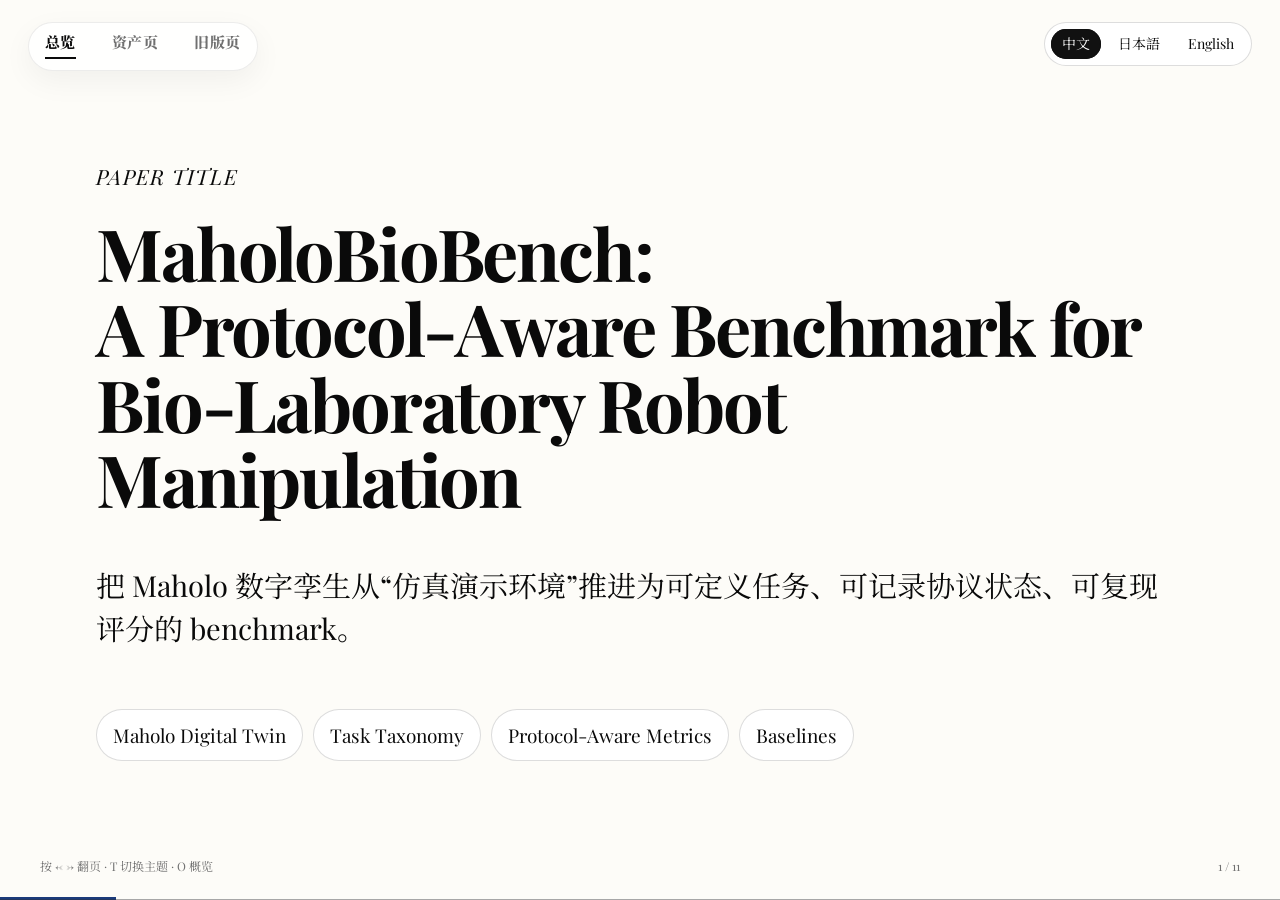
==== presentation/index.html @ f7d79ded "update env_assets.html" ====
<!DOCTYPE html>
<html lang="zh-CN" data-theme="academic-paper">
<head>
<meta charset="utf-8">
<meta name="viewport" content="width=device-width,initial-scale=1">
<title>MaholoBioBench: A Protocol-Aware Benchmark for Bio-Laboratory Robot Manipulation</title>
<link rel="stylesheet" href="assets/fonts.css">
<link rel="stylesheet" href="assets/base.css">
<link rel="stylesheet" id="theme-link" href="assets/themes/academic-paper.css">
<link rel="stylesheet" href="assets/animations/animations.css">
<link rel="stylesheet" href="assets/page_rail.css">
<style>
  .slide { letter-spacing: 0; }
  .kicker { color: var(--muted); font-size: 21px; text-transform: uppercase; letter-spacing: .06em; }
  .title { font-size: 76px; line-height: 1.06; margin: 18px 0; }
  .h2 { font-size: 52px; line-height: 1.12; margin: 10px 0 20px; }
  .lead { font-size: 29px; line-height: 1.48; color: var(--muted); max-width: none; width: 100%; }
  .tag-row { display: flex; gap: 10px; flex-wrap: wrap; margin-top: 30px; }
  .tag { border: 1px solid var(--border); border-radius: 999px; padding: 10px 16px; background: var(--surface); font-size: 19px; }
  .grid2 { display: grid; grid-template-columns: 1fr 1fr; gap: 34px; margin-top: 34px; }
  .grid3 { display: grid; grid-template-columns: repeat(3, 1fr); gap: 34px; margin-top: 34px; }
  .cardx { border: 0; border-top: 2px solid var(--border); border-radius: 0; background: transparent; padding: 20px 0 0; min-height: 140px; }
  .cardx h3 { margin: 0 0 12px; font-size: 28px; line-height: 1.18; }
  .cardx p, .cardx li { font-size: 22px; line-height: 1.48; color: var(--muted); }
  .cardx ul { margin: 14px 0 0; padding-left: 22px; }
  .cardx li { margin-bottom: 14px; }
  .cardx li:last-child { margin-bottom: 0; }
  .table { display: grid; gap: 0; border: 1px solid var(--border); border-radius: 8px; overflow: hidden; margin-top: 24px; }
  .table.c3 { grid-template-columns: 1fr 1.25fr 1.35fr; }
  .table.c4 { grid-template-columns: .9fr 1.25fr 1.25fr 1.3fr; }
  .table div { padding: 15px 16px; border-right: 1px solid var(--border); border-bottom: 1px solid var(--border); background: var(--surface); font-size: 20px; line-height: 1.38; }
  .table.c3 div:nth-child(3n), .table.c4 div:nth-child(4n) { border-right: 0; }
  .table .head { font-weight: 800; background: var(--surface-2); color: var(--text); }
  .table .key { font-weight: 800; color: var(--text); }
  .table .em { background: color-mix(in srgb, var(--accent) 10%, var(--surface)); }
  .hero { display: grid; grid-template-columns: 1.1fr .9fr; gap: 30px; align-items: start; margin-top: 26px; }
  .hero img { width: 100%; max-height: 520px; object-fit: cover; border: 1px solid var(--border); border-radius: 8px; }
  .statement { border: 0; border-radius: 0; background: transparent; padding: 0; font-size: 28px; line-height: 1.46; margin-top: 28px; max-width: none; width: 100%; }
  .numbered-list { counter-reset: item; display: grid; gap: 36px; margin-top: 38px; max-width: none; width: 100%; }
  .numbered-item { counter-increment: item; display: grid; grid-template-columns: 62px 1fr; column-gap: 18px; align-items: start; }
  .numbered-item::before { content: counter(item, decimal-leading-zero); font-size: 34px; line-height: 1.05; font-weight: 800; color: var(--accent); }
  .numbered-item h3 { font-size: 30px; line-height: 1.16; margin: 0 0 7px; }
  .numbered-item p { font-size: 23px; line-height: 1.5; color: var(--muted); margin: 0; }
  .footnote { margin-top: 28px; font-size: 17px; line-height: 1.45; color: var(--muted); max-width: none; width: 100%; }
  .flow { display: grid; grid-template-columns: repeat(5, 1fr); gap: 12px; margin-top: 30px; }
  .flow .node { border: 0; border-top: 2px solid var(--border); border-radius: 0; background: transparent; padding: 18px 0 0; min-height: 112px; font-size: 19px; line-height: 1.42; }
  .flow .node strong { display: block; font-size: 22px; color: var(--text); margin-bottom: 8px; }
  .resource-links { display: grid; grid-template-columns: 1fr 1fr; gap: 14px; margin-top: 28px; }
  .resource-link { display: block; text-align: left; text-decoration: none; color: var(--text); border: 1px solid var(--border); border-radius: 8px; background: var(--surface); padding: 18px 20px; transition: transform .16s ease, border-color .16s ease; }
  .resource-link:hover { transform: translateY(-2px); border-color: var(--accent); }
  .resource-link strong { display: block; font-size: 22px; line-height: 1.2; margin-bottom: 7px; }
  .resource-link span { display: block; font-size: 17px; line-height: 1.38; color: var(--muted); }
  .big { font-size: 98px; line-height: 1; font-weight: 900; }
  .center { display: grid; place-items: center; text-align: center; }
  .muted { color: var(--muted); }
  .lang-switch { position: fixed; top: 22px; right: 28px; z-index: 1000; display: inline-flex; gap: 6px; padding: 6px; border: 1px solid var(--border); border-radius: 999px; background: var(--surface); box-shadow: 0 8px 24px color-mix(in srgb, var(--text) 12%, transparent); }
  .lang-switch button { border: 0; border-radius: 999px; background: transparent; color: var(--muted); font: inherit; font-size: 14px; line-height: 1; padding: 8px 11px; cursor: pointer; }
  .lang-switch button.is-active { background: #111; color: #fff; box-shadow: inset 0 0 0 1px #111; }
  code { font-size: .92em; }
</style>
</head>
<body
  data-themes="academic-paper,minimal-white,corporate-clean,swiss-grid,engineering-whiteprint,blueprint,tokyo-night"
  data-theme-base="assets/themes/">
<nav class="page-rail" aria-label="Page navigation">
  <a href="index.html" class="is-active">总览</a>
  <a href="env_assets.html">资产页</a>
  <a href="research_introduction_legacy.html">旧版页</a>
</nav>
<div class="lang-switch" aria-label="Language switch">
  <button type="button" data-lang="zh" class="is-active">中文</button>
  <button type="button" data-lang="ja">日本語</button>
  <button type="button" data-lang="en">English</button>
</div>
<div class="deck">

  <section class="slide" data-title="Cover">
    <p class="kicker">Paper Title</p>
    <h1 class="title anim-fade-up" data-anim="fade-up">MaholoBioBench:<br>A Protocol-Aware Benchmark for Bio-Laboratory Robot Manipulation</h1>
    <p class="lead">把 Maholo 数字孪生从“仿真演示环境”推进为可定义任务、可记录协议状态、可复现评分的 benchmark。</p>
    <div class="tag-row">
      <span class="tag">Maholo Digital Twin</span>
      <span class="tag">Task Taxonomy</span>
      <span class="tag">Protocol-Aware Metrics</span>
      <span class="tag">Baselines</span>
    </div>
    <div class="deck-footer"><span class="muted">按 ← → 翻页 · T 切换主题 · O 概览</span><span class="slide-number" data-current="1" data-total="11"></span></div>
    <div class="notes">开场只讲一句：这项研究的主线已经收敛为 benchmark paper，而不是新算法 paper。</div>
  </section>

  <section class="slide" data-title="Main Claim">
    <p class="kicker">Core Position</p>
    <h2 class="h2">MaholoBioBench 不是某个策略，而是一套“考试系统”</h2>
    <div class="statement">
      MaholoBioBench 定义生物实验室机器人在 Maholo 数字孪生中的任务层级、协议状态、评价指标和可复现实验流程，用来区分 <strong>geometric success</strong> 与 <strong>experimental protocol success</strong>。
    </div>
    <div class="numbered-list">
      <div class="numbered-item">
        <div>
          <h3>研究对象</h3>
          <p>面向 Maholo 数字孪生中的生物实验室机器人操作，定义可复现、可比较的任务和评价流程。</p>
        </div>
      </div>
      <div class="numbered-item">
        <div>
          <h3>核心贡献</h3>
          <p>构建仿真环境、任务层级、协议状态、评价指标和 episode 输出格式，让实验操作可以被系统化评分。</p>
        </div>
      </div>
      <div class="numbered-item">
        <div>
          <h3>Baseline 作用</h3>
          <p>用现有策略在冻结任务上建立参考结果，验证任务可执行性、难度梯度和 protocol-aware metrics 的区分能力。</p>
        </div>
      </div>
    </div>
    <p class="footnote">注：这里的“协议”指实验流程中的语义状态，例如步骤进度、样品身份、液体体积、tip 状态、污染约束和设备状态。</p>
    <div class="deck-footer"><span></span><span class="slide-number" data-current="2" data-total="11"></span></div>
    <div class="notes">这里需要避免讲成“我要提出一个新控制算法”。真正可防御的贡献是 benchmark contract 和 protocol-aware evaluation。</div>
  </section>

  <section class="slide" data-title="Contribution 1">
    <p class="kicker">Contribution 1</p>
    <h2 class="h2">Maholo 生物实验室数字孪生环境</h2>
    <div class="hero">
      <img src="maholo_all_equipment_frontview.png" alt="Maholo laboratory digital twin">
      <div class="cardx">
        <h3>固定但高度结构化的实验室空间</h3>
        <ul>
          <li>围绕 Maholo 机器人量身设计的 lab room</li>
          <li>机器人周围布置工作台、培养箱、冰箱、rack、pipette、tube、tip box 等</li>
          <li>价值不是随机生成场景，而是提供贴近实验室自动化工作站的 high-fidelity digital twin</li>
        </ul>
      </div>
    </div>
    <div class="deck-footer"><span></span><span class="slide-number" data-current="3" data-total="11"></span></div>
    <div class="notes">这一页强调和普通桌面 manipulation benchmark 的差异：你的环境是固定小屋子，但固定不等于弱，价值在结构化、实验室设备密度和 Maholo 专用设计。</div>
  </section>

  <section class="slide" data-title="Contribution 2">
    <p class="kicker">Contribution 2</p>
    <h2 class="h2">三层次任务体系</h2>
    <div class="table c4">
      <div class="head">层级</div><div class="head">定义</div><div class="head">Task Families</div><div class="head">评价重点</div>
      <div class="key">Level 1<br>General Primitives</div><div>不绑定具体实验协议的基础动作能力</div><div><code>ReachTargetPose</code><br><code>GraspLabObject</code><br><code>TransportHeldObject</code><br><code>OpenArticulatedEquipment</code></div><div>pose error、grasp stability、collision、door angle</div>
      <div class="key">Level 2<br>Bio-Lab Skills</div><div>带实验室物体和操作语义的技能</div><div><code>RetrieveContainer</code><br><code>TransferLiquid</code></div><div>sample identity、volume、tip state、equipment state</div>
      <div class="key">Level 3<br>Protocol Tasks</div><div>由多个技能组成的长时序实验协议</div><div><code>RetrieveAndTransferSample</code><br><code>PrepareDilutionSeries</code></div><div>protocol completion、step order、progress、violations</div>
    </div>
    <p class="lead" style="margin-top:24px">三个层级都采用统一结构：每个 <strong>Task Family</strong> 下包含具体 <strong>instances</strong>，并通过 <strong>variations</strong> 构造泛化测试。</p>
    <div class="deck-footer"><span></span><span class="slide-number" data-current="4" data-total="11"></span></div>
    <div class="notes">这一页回应刚才确认的关键点：普遍机器人 benchmark 更常用 family 级别，而不是把单一对象任务当顶层任务。</div>
  </section>

  <section class="slide" data-title="Task Example">
    <p class="kicker">Design Pattern</p>
    <h2 class="h2">每个 Task Family 如何展开</h2>
    <div class="table c3">
      <div class="head">Task Family</div><div class="head">Instances</div><div class="head">Variations</div>
      <div class="key">ReachTargetPose</div><div>ReachPipetteGraspPose<br>ReachTubePose<br>ReachEquipmentHandle</div><div>target pose、target affordance、arm、camera、layout、clutter</div>
      <div class="key">GraspLabObject</div><div>GraspPipette<br>GraspTube<br>GraspPlate<br>GraspLidOrCap</div><div>object type、object pose、rack slot、grasp affordance、mass、friction</div>
      <div class="key">OpenArticulatedEquipment</div><div>OpenCoolIncubator<br>OpenDeepFreezer<br>OpenCO2Incubator</div><div>equipment type、initial angle、target angle、handle pose、latch state</div>
      <div class="key">TransferLiquid</div><div>TubeToTubeTransfer<br>TubeToPlateTransfer<br>MultiChannelPlateTransfer</div><div>volume、sample id、tip state、source / target container、distance</div>
    </div>
    <div class="deck-footer"><span></span><span class="slide-number" data-current="5" data-total="11"></span></div>
    <div class="notes">这页可以直接用来和导师讨论任务命名。Task Family 用抽象能力命名，instance 用具体对象和实验场景命名，variation 用来构造泛化测试。</div>
  </section>

  <section class="slide" data-title="Contribution 3">
    <p class="kicker">Contribution 3</p>
    <h2 class="h2">每个任务都制定实验操作评价方法</h2>
    <div class="table c4">
      <div class="head">评分层级</div><div class="head">判断问题</div><div class="head">典型指标</div><div class="head">实验意义</div>
      <div class="key">Robot / Geometry</div><div>动作有没有完成？</div><div>task success、pose error、collision、trajectory smoothness</div><div>保证基础机器人动作可控</div>
      <div class="key">Protocol Progress</div><div>步骤有没有按协议推进？</div><div>completion rate、progress score、step order accuracy</div><div>长时序实验不能只看最终位置</div>
      <div class="key">Sample Correctness</div><div>是否操作正确样品？</div><div>sample identity accuracy、wrong sample count</div><div>拿错样品在几何上可能成功，但实验失败</div>
      <div class="key">Liquid Semantics</div><div>液体状态是否正确？</div><div>volume error、relative volume error、concentration correctness</div><div>体积和浓度决定实验结果</div>
      <div class="key">Bio-Lab Violations</div><div>是否违反实验约束？</div><div>contamination、tip reuse、temperature zone、equipment state</div><div>污染和温区错误应直接扣分</div>
    </div>
    <div class="deck-footer"><span></span><span class="slide-number" data-current="6" data-total="11"></span></div>
    <div class="notes">这里是最核心的研究新意。普通 benchmark 多看几何动作，MaholoBioBench 还要看协议、样品、液体、污染和设备状态。</div>
  </section>

  <section class="slide" data-title="Contribution 4">
    <p class="kicker">Contribution 4</p>
    <h2 class="h2">Baseline 范围：覆盖冻结任务，而不是所有未来任务</h2>
    <div class="statement">
      推荐策略：<strong>v0 覆盖所有冻结的 8 个 task families</strong>，每个 family 先选择 1-2 个代表性 instance 运行 baseline。
    </div>
    <div class="table c3">
      <div class="head">Agent Type</div><div class="head">作用</div><div class="head">论文中证明什么</div>
      <div class="key">Scripted Expert</div><div>生成可行示范和任务上限</div><div>任务不是不可解，episode 格式可复现</div>
      <div class="key">Imitation / BC</div><div>从 expert trajectories 学习</div><div>Level 1 到 Level 3 的误差累积</div>
      <div class="key">State-Based RL</div><div>用奖励学习连续控制</div><div>稀疏奖励和 protocol metrics 下的能力边界</div>
      <div class="key">Sequence / Planner</div><div>组合多个 primitive 执行协议</div><div>长时序、步骤顺序和状态追踪难点</div>
      <div class="key">Optional VLA</div><div>作为外部现有模型测试</div><div>可作为扩展实验，不定义核心贡献</div>
    </div>
    <div class="deck-footer"><span></span><span class="slide-number" data-current="7" data-total="11"></span></div>
    <div class="notes">这里回答“所有还是大部分”的问题：论文第一版不要承诺所有 future tasks。冻结的 v0 family 要尽量全覆盖，但每个 family 可以先选代表实例。</div>
  </section>

  <section class="slide" data-title="Result Tables">
    <p class="kicker">Expected Evidence</p>
    <h2 class="h2">最后需要形成的结果表</h2>
    <div class="table c4">
      <div class="head">结果表</div><div class="head">Rows</div><div class="head">Columns / Evidence</div><div class="head">证明目的</div>
      <div class="key">Task Suite Summary</div><div>8 task families + representative instances</div><div>level、objects、variations、metrics</div><div>任务定义完整，不是 demo collection</div>
      <div class="key">Expert Feasibility</div><div>8 task families</div><div>expert SR、steps、collision、progress</div><div>证明任务可执行</div>
      <div class="key">Baseline Comparison</div><div>scripted / imitation / RL / sequence</div><div>Level 1/2/3 SR、volume error、violations</div><div>证明 benchmark 有区分度</div>
      <div class="key">Metric Gap</div><div>agents / tasks</div><div>geometric success vs protocol success</div><div>证明普通成功率不够</div>
      <div class="key">Generalization</div><div>seen vs unseen</div><div>layout、sample id、rack slot、equipment state</div><div>证明 variation 设计有价值</div>
    </div>
    <div class="deck-footer"><span></span><span class="slide-number" data-current="8" data-total="11"></span></div>
    <div class="notes">这页可以作为接下来工作的验收标准。真正的 benchmark paper 最终要有这些表，而不只是环境截图。</div>
  </section>

  <section class="slide" data-title="Milestones">
    <p class="kicker">Milestone · 2026.07-2027.03</p>
    <h2 class="h2">2027 年 3 月前完成 MaholoBioBench v0 闭环</h2>
    <div class="table c4">
      <div class="head">阶段</div><div class="head">时间</div><div class="head">目标</div><div class="head">交付物</div>
      <div class="key">M1<br>Environment Readiness</div><div>2026.7-2026.8</div><div>完善 Maholo robosuite 中所有模型的 collision model，并把关键仪器做成可交互 object</div><div>稳定碰撞几何；可打开的门/盖；可运行或可切换状态的仪器</div>
      <div class="key">M2<br>Task Definition</div><div>2026.8-2026.9</div><div>定义所有 v0 动作任务的 Task Families、Instances 和 Variations</div><div>冻结 task registry；确定 seen / unseen variations；完成任务文档</div>
      <div class="key">M3<br>Protocol Evaluation</div><div>2026.9-2026.10</div><div>定义基于实验流程语义的状态、规则和评价方法</div><div>protocol state schema；metrics；violations；episode summary 输出</div>
      <div class="key">M4<br>Baseline Results</div><div>2026.10-2027.03</div><div>用现有方法完成 baseline，并形成论文结果表</div><div>BC、SAC、PPO 等结果；expert feasibility；metric gap；generalization 表</div>
    </div>
    <p class="footnote">注：M1 中的 collision model 建议表述为“完善碰撞模型 / convex decomposition / 多碰撞子部件拆分”，核心目标是让仪器和 labware 能稳定交互，而不是把“非凸化”本身作为贡献。</p>
    <div class="deck-footer"><span></span><span class="slide-number" data-current="9" data-total="11"></span></div>
    <div class="notes">这页给出从 7 月到年底的执行路线。重点是先让环境和任务定义稳定，再进入协议评价和 baseline 实验。</div>
  </section>

  <section class="slide center" data-title="Closing">
    <div>
      <p class="kicker">Final Formulation</p>
      <div class="big">MaholoBioBench</div>
      <p class="lead" style="margin:22px auto 0">
        一个基于 Maholo 生物实验室数字孪生的协议感知机器人操作 benchmark：<br>贡献固定但高保真的实验室环境、三层次任务体系、实验协议评价标准，并用 baselines 验证任务可执行性和指标区分度。
      </p>
      <div class="flow">
        <div class="node"><strong>Environment</strong>Maholo 专用实验室小屋</div>
        <div class="node"><strong>Tasks</strong>Task Family / Instance / Variation</div>
        <div class="node"><strong>Protocol</strong>sample、volume、tip、equipment</div>
        <div class="node"><strong>Metrics</strong>geometry + experiment success</div>
        <div class="node"><strong>Baselines</strong>覆盖 v0 冻结任务</div>
      </div>
    </div>
    <div class="deck-footer"><span class="muted">MaholoBioBench · Research Direction Summary</span><span class="slide-number" data-current="10" data-total="11"></span></div>
    <div class="notes">最后收束：这就是接下来论文的主线表达。不要把算法放在中心，算法只是考生。</div>
  </section>

  <section class="slide center" data-title="Links">
    <div>
      <p class="kicker">Related Pages</p>
      <h2 class="h2">相关页面入口</h2>
      <p class="lead" style="margin:18px auto 0">主 deck 作为入口页，其余页面作为辅助材料链接。</p>
      <div class="resource-links">
        <a class="resource-link" href="env_assets.html">
          <strong>Maholo 环境资产可视化</strong>
          <span>查看固定场景、可移动物品和可交互仪器的 3D 旋转模型。</span>
        </a>
        <a class="resource-link" href="research_introduction_legacy.html">
          <strong>旧版研究介绍入口</strong>
          <span>保留原 index.html 的长版研究介绍页面，方便对照早期结构。</span>
        </a>
      </div>
    </div>
    <div class="deck-footer"><span class="muted">MaholoBioBench · Links</span><span class="slide-number" data-current="11" data-total="11"></span></div>
    <div class="notes">这一页只作为导航入口，不承担主要论述。</div>
  </section>

</div>
<script src="assets/runtime.js"></script>
<script src="assets/research_direction_translations.js"></script>
<script>
const translatableSelector = [
  ".slide .kicker",
  ".slide h1",
  ".slide h2",
  ".slide h3",
  ".slide .lead",
  ".slide .tag",
  ".slide .statement",
  ".slide .numbered-item p",
  ".slide .footnote",
  ".slide li",
  ".slide .table div",
  ".slide .flow .node",
  ".slide .resource-link strong",
  ".slide .resource-link span",
  ".deck-footer span:first-child"
].join(",");

const translatableElements = Array.from(document.querySelectorAll(translatableSelector));
translatableElements.forEach((el) => {
  el.dataset.zh = el.innerHTML.trim();
});

function setLanguage(lang) {
  document.documentElement.lang = lang === "zh" ? "zh-CN" : lang;
  document.querySelectorAll(".lang-switch button").forEach((button) => {
    button.classList.toggle("is-active", button.dataset.lang === lang);
  });
  translatableElements.forEach((el) => {
    const source = el.dataset.zh;
    el.innerHTML = lang === "zh" ? source : (TRANSLATIONS[lang] && TRANSLATIONS[lang][source]) || source;
  });
  localStorage.setItem("maholobiobench-lang", lang);
}

document.querySelectorAll(".lang-switch button").forEach((button) => {
  button.addEventListener("click", () => setLanguage(button.dataset.lang));
});

setLanguage(localStorage.getItem("maholobiobench-lang") || "zh");
</script>
</body>
</html>
---- presentation/assets/fonts.css ----
/* html-ppt :: shared webfonts */
@import url('https://fonts.googleapis.com/css2?family=Inter:wght@200;300;400;500;600;700;800;900&display=swap');
@import url('https://fonts.googleapis.com/css2?family=Noto+Sans+SC:wght@200;300;400;500;600;700;900&display=swap');
@import url('https://fonts.googleapis.com/css2?family=Noto+Serif+SC:wght@300;400;600;700&display=swap');
@import url('https://fonts.googleapis.com/css2?family=JetBrains+Mono:wght@400;500;700&display=swap');
@import url('https://fonts.googleapis.com/css2?family=Playfair+Display:ital,wght@0,400;0,600;0,800;1,400&display=swap');
@import url('https://fonts.googleapis.com/css2?family=Space+Grotesk:wght@300;400;500;600;700&display=swap');
@import url('https://fonts.googleapis.com/css2?family=IBM+Plex+Mono:wght@300;400;500;700&display=swap');
@import url('https://fonts.googleapis.com/css2?family=Archivo+Black&display=swap');
---- presentation/assets/base.css ----
/* html-ppt :: base.css — reset + shared tokens + layout primitives */
/* Default tokens. Themes in assets/themes/*.css override the :root block. */
:root {
  --bg: #ffffff;
  --bg-soft: #f7f7f8;
  --surface: #ffffff;
  --surface-2: #f2f2f4;
  --border: rgba(0,0,0,.08);
  --border-strong: rgba(0,0,0,.16);
  --text-1: #111216;
  --text-2: #55596a;
  --text-3: #8a8f9e;
  --accent: #3b6cff;
  --accent-2: #7a5cff;
  --accent-3: #ff5c8a;
  --good: #1aaf6c;
  --warn: #f5a524;
  --bad:  #e0445a;
  --grad: linear-gradient(135deg,#3b6cff,#7a5cff 55%,#ff5c8a);
  --grad-soft: linear-gradient(135deg,#eef2ff,#f5ecff 55%,#ffeef5);
  --radius: 18px;
  --radius-sm: 12px;
  --radius-lg: 26px;
  --shadow: 0 10px 30px rgba(18,24,40,.08), 0 2px 6px rgba(18,24,40,.04);
  --shadow-lg: 0 24px 60px rgba(18,24,40,.14), 0 6px 16px rgba(18,24,40,.06);
  --font-sans: 'Inter','Noto Sans SC',-apple-system,BlinkMacSystemFont,Helvetica,Arial,sans-serif;
  --font-serif: 'Playfair Display','Noto Serif SC',Georgia,serif;
  --font-mono: 'JetBrains Mono','IBM Plex Mono',SFMono-Regular,Menlo,monospace;
  --font-display: var(--font-sans);
  --letter-tight: -.03em;
  --letter-normal: -.01em;
  --ease: cubic-bezier(.4,0,.2,1);
}

*,*::before,*::after{box-sizing:border-box}
html,body{margin:0;padding:0;background:var(--bg);color:var(--text-1);
  font-family:var(--font-sans);font-weight:400;line-height:1.6;
  -webkit-font-smoothing:antialiased;-moz-osx-font-smoothing:grayscale;
  letter-spacing:var(--letter-normal)}
img,svg,video{max-width:100%;display:block}
a{color:var(--accent);text-decoration:none}
a:hover{text-decoration:underline}
code,kbd,pre,samp{font-family:var(--font-mono)}

/* ================= SLIDE SYSTEM ================= */
.deck{position:relative;width:100vw;height:100vh;overflow:hidden;background:var(--bg)}
.slide{
  position:absolute;inset:0;
  display:flex;flex-direction:column;justify-content:center;
  padding:72px 96px;
  box-sizing:border-box;
  opacity:0;pointer-events:none;
  transition:opacity .5s var(--ease), transform .5s var(--ease);
  transform:translateX(30px);
  overflow:hidden;
}
.slide.is-active{opacity:1;pointer-events:auto;transform:translateX(0);z-index:2}
.slide.is-prev{transform:translateX(-30px)}

/* single-page standalone (used when a layout file is opened directly) */
body.single .slide{position:relative;width:100vw;height:100vh;opacity:1;transform:none;pointer-events:auto}

/* ================= TYPOGRAPHY ================= */
.eyebrow{font-size:13px;font-weight:500;letter-spacing:.16em;text-transform:uppercase;color:var(--text-3)}
.kicker{font-size:14px;font-weight:600;color:var(--accent);letter-spacing:.08em;text-transform:uppercase}
h1.title,.h1{font-family:var(--font-display);font-size:72px;line-height:1.05;font-weight:800;letter-spacing:var(--letter-tight);margin:0 0 18px;color:var(--text-1)}
h2.title,.h2{font-family:var(--font-display);font-size:54px;line-height:1.1;font-weight:700;letter-spacing:var(--letter-tight);margin:0 0 14px}
h3,.h3{font-size:32px;line-height:1.2;font-weight:600;letter-spacing:var(--letter-normal);margin:0 0 10px}
h4,.h4{font-size:22px;line-height:1.3;font-weight:600;margin:0 0 8px}
.lede{font-size:22px;line-height:1.55;color:var(--text-2);font-weight:300;max-width:62ch}
.dim{color:var(--text-2)}
.dim2{color:var(--text-3)}
.mono{font-family:var(--font-mono)}
.serif{font-family:var(--font-serif)}
.gradient-text{background:var(--grad);-webkit-background-clip:text;background-clip:text;-webkit-text-fill-color:transparent;color:transparent}

/* ================= LAYOUT PRIMITIVES ================= */
.stack>*+*{margin-top:14px}
.row{display:flex;gap:24px;align-items:center}
.row.wrap{flex-wrap:wrap}
.grid{display:grid;gap:24px}
.g2{grid-template-columns:repeat(2,1fr)}
.g3{grid-template-columns:repeat(3,1fr)}
.g4{grid-template-columns:repeat(4,1fr)}
.center{display:flex;align-items:center;justify-content:center;text-align:center}
.fill{flex:1}
.sp-t{padding-top:24px}.sp-b{padding-bottom:24px}
.mt-s{margin-top:8px}.mt-m{margin-top:18px}.mt-l{margin-top:32px}
.mb-s{margin-bottom:8px}.mb-m{margin-bottom:18px}.mb-l{margin-bottom:32px}

/* ================= CARDS ================= */
.card{background:var(--surface);border:1px solid var(--border);border-radius:var(--radius);
  padding:26px 28px;box-shadow:var(--shadow);position:relative;overflow:hidden}
.card-soft{background:var(--surface-2);border:1px solid var(--border)}
.card-outline{background:transparent;border:1.5px solid var(--border-strong);box-shadow:none}
.card-accent{background:var(--surface);border-top:3px solid var(--accent)}
.card-hover{transition:transform .3s var(--ease),box-shadow .3s var(--ease)}
.card-hover:hover{transform:translateY(-4px);box-shadow:var(--shadow-lg)}

.pill{display:inline-block;padding:4px 12px;border-radius:999px;font-size:12px;font-weight:500;
  background:var(--surface-2);color:var(--text-2);border:1px solid var(--border)}
.pill-accent{background:color-mix(in srgb,var(--accent) 12%,transparent);color:var(--accent);border-color:color-mix(in srgb,var(--accent) 28%,transparent)}

/* ================= BARS / DIVIDERS ================= */
.divider{height:1px;background:var(--border);width:100%}
.divider-accent{height:3px;width:72px;background:var(--accent);border-radius:2px}

/* ================= CHROME (header/footer/progress) ================= */
.deck-header{position:absolute;top:24px;left:40px;right:40px;display:flex;align-items:center;justify-content:space-between;
  font-size:12px;color:var(--text-3);letter-spacing:.12em;text-transform:uppercase;z-index:10;pointer-events:none}
.deck-footer{position:absolute;bottom:24px;left:40px;right:40px;display:flex;align-items:center;justify-content:space-between;
  font-size:12px;color:var(--text-3);z-index:10;pointer-events:none}
.slide-number::before{content:attr(data-current)}
.slide-number::after{content:" / " attr(data-total)}
.progress-bar{position:fixed;left:0;right:0;bottom:0;height:3px;background:transparent;z-index:20}
.progress-bar > span{display:block;height:100%;width:0;background:var(--accent);transition:width .3s var(--ease)}

/* ================= PRESENTER / OVERVIEW ================= */
.notes{display:none!important}
.notes-overlay{position:fixed;inset:auto 0 0 0;max-height:42vh;background:rgba(20,22,30,.95);color:#e8ebf4;
  padding:20px 32px;font-size:16px;line-height:1.6;border-top:1px solid rgba(255,255,255,.1);transform:translateY(100%);
  transition:transform .3s var(--ease);z-index:40;overflow:auto;font-family:var(--font-sans)}
.notes-overlay.open{transform:translateY(0)}
.overview{position:fixed;inset:0;background:rgba(10,12,18,.92);backdrop-filter:blur(12px);z-index:50;
  display:none;padding:40px;overflow:auto}
.overview.open{display:grid;grid-template-columns:repeat(4,1fr);gap:20px;align-content:start}
.overview .thumb{background:var(--surface);border:1px solid var(--border);border-radius:12px;
  aspect-ratio:16/9;overflow:hidden;cursor:pointer;position:relative;color:var(--text-1);padding:16px;
  font-size:11px;transition:transform .2s var(--ease)}
.overview .thumb:hover{transform:scale(1.04)}
.overview .thumb .n{position:absolute;top:8px;left:10px;font-weight:700;font-size:14px;color:var(--text-3)}
.overview .thumb .t{position:absolute;bottom:10px;left:14px;right:14px;font-weight:600;color:var(--text-1)}

/* ================= PRESENTER VIEW ================= */
/* Presenter view opens in a separate popup window (S key).
 * All presenter styles are self-contained in the popup HTML generated by runtime.js.
 * The audience window (this file) is NOT affected — it stays as normal deck view.
 * Only the .notes class below is needed to hide speaker notes from audience. */

/* ================= UTILITY ================= */
.hidden{display:none!important}
.nowrap{white-space:nowrap}
.tr{text-align:right}.tc{text-align:center}.tl{text-align:left}
.uppercase{text-transform:uppercase;letter-spacing:.12em}

/* ================= PRINT ================= */
@media print{
  .slide{position:relative;opacity:1!important;transform:none!important;page-break-after:always;height:100vh}
  .deck-header,.deck-footer,.progress-bar,.notes-overlay,.overview{display:none!important}
}
---- presentation/assets/themes/academic-paper.css ----
/* theme: academic-paper — 学术论文 */
:root{
  --bg:#fdfcf8;--bg-soft:#f7f5ed;--surface:#ffffff;--surface-2:#f5f3ea;
  --border:rgba(20,20,20,.14);--border-strong:rgba(20,20,20,.35);
  --text-1:#0a0a0a;--text-2:#333333;--text-3:#707070;
  --accent:#1a3a7a;--accent-2:#0a0a0a;--accent-3:#8a1a1a;
  --good:#1a5a2a;--warn:#8a6a1a;--bad:#8a1a1a;
  --grad:linear-gradient(135deg,#1a3a7a,#0a0a0a);
  --grad-soft:linear-gradient(135deg,#e8edf8,#f5f3ea);
  --radius:0px;--radius-sm:0px;--radius-lg:0px;
  --shadow:none;
  --shadow-lg:0 1px 2px rgba(0,0,0,.1);
  --font-sans:'Latin Modern Roman','Playfair Display','Noto Serif SC',Georgia,serif;
  --font-serif:'Latin Modern Roman','Playfair Display','Noto Serif SC',Georgia,serif;
  --font-display:'Latin Modern Roman','Playfair Display','Noto Serif SC',Georgia,serif;
}
body{font-family:var(--font-serif)}
h1.title,h2.title,.h1,.h2{font-weight:700;font-family:var(--font-serif)}
.card{border:1px solid var(--border);box-shadow:none}
.divider{background:var(--text-1);height:1px}
.divider-accent{background:var(--text-1);height:2px;width:100%}
a{color:var(--accent);text-decoration:underline}
.kicker{color:var(--accent);font-style:italic;text-transform:none;letter-spacing:0;font-weight:400}
---- presentation/assets/animations/animations.css ----
/* html-ppt :: animations.css
 * Apply by adding class="anim-<name>" or data-anim="<name>".
 * Durations are deliberately snappy; tweak --anim-dur per element.
 */
:root{--anim-dur:.7s;--anim-ease:cubic-bezier(.4,0,.2,1)}

/* ---------- FADE DIRECTIONALS ---------- */
@keyframes kf-fade-up{from{opacity:0;transform:translateY(32px)}to{opacity:1;transform:none}}
@keyframes kf-fade-down{from{opacity:0;transform:translateY(-32px)}to{opacity:1;transform:none}}
@keyframes kf-fade-left{from{opacity:0;transform:translateX(-40px)}to{opacity:1;transform:none}}
@keyframes kf-fade-right{from{opacity:0;transform:translateX(40px)}to{opacity:1;transform:none}}
.anim-fade-up{animation:kf-fade-up var(--anim-dur) var(--anim-ease) both}
.anim-fade-down{animation:kf-fade-down var(--anim-dur) var(--anim-ease) both}
.anim-fade-left{animation:kf-fade-left var(--anim-dur) var(--anim-ease) both}
.anim-fade-right{animation:kf-fade-right var(--anim-dur) var(--anim-ease) both}

/* ---------- RISE / DROP / ZOOM / BLUR / GLITCH ---------- */
@keyframes kf-rise{from{opacity:0;transform:translateY(60px) scale(.97);filter:blur(6px)}to{opacity:1;transform:none;filter:none}}
@keyframes kf-drop{from{opacity:0;transform:translateY(-60px) scale(.97)}to{opacity:1;transform:none}}
@keyframes kf-zoom{0%{opacity:0;transform:scale(.6)}60%{transform:scale(1.04)}100%{opacity:1;transform:scale(1)}}
@keyframes kf-blur{from{opacity:0;filter:blur(18px)}to{opacity:1;filter:none}}
@keyframes kf-glitch{0%{opacity:0;transform:translateX(0);clip-path:inset(0 0 0 0)}
  20%{opacity:1;transform:translateX(-6px);clip-path:inset(20% 0 30% 0)}
  40%{transform:translateX(4px);clip-path:inset(50% 0 10% 0)}
  60%{transform:translateX(-3px);clip-path:inset(10% 0 60% 0)}
  80%{transform:translateX(2px);clip-path:inset(0 0 0 0)}
  100%{opacity:1;transform:none}}
.anim-rise-in{animation:kf-rise .9s var(--anim-ease) both}
.anim-drop-in{animation:kf-drop .8s var(--anim-ease) both}
.anim-zoom-pop{animation:kf-zoom .7s cubic-bezier(.22,1.3,.36,1) both}
.anim-blur-in{animation:kf-blur .8s var(--anim-ease) both}
.anim-glitch-in{animation:kf-glitch .8s steps(5,end) both}

/* ---------- TYPEWRITER ---------- */
.anim-typewriter{display:inline-block;overflow:hidden;white-space:nowrap;border-right:2px solid currentColor;
  width:0;animation:kf-type 2.4s steps(40,end) forwards, kf-caret 1s step-end infinite}
@keyframes kf-type{to{width:100%}}
@keyframes kf-caret{50%{border-color:transparent}}

/* ---------- GLOW / SHIMMER / GRADIENT-FLOW ---------- */
@keyframes kf-neon{0%,100%{text-shadow:0 0 8px var(--accent),0 0 20px var(--accent)}
  50%{text-shadow:0 0 16px var(--accent),0 0 40px var(--accent),0 0 80px var(--accent)}}
.anim-neon-glow{animation:kf-neon 2s ease-in-out infinite}

.anim-shimmer-sweep{position:relative;overflow:hidden}
.anim-shimmer-sweep::after{content:"";position:absolute;inset:0;
  background:linear-gradient(110deg,transparent 40%,rgba(255,255,255,.55) 50%,transparent 60%);
  transform:translateX(-100%);animation:kf-shimmer 2.4s var(--anim-ease) infinite}
@keyframes kf-shimmer{to{transform:translateX(100%)}}

.anim-gradient-flow{background:linear-gradient(90deg,var(--accent),var(--accent-2,var(--accent)),var(--accent-3,var(--accent)),var(--accent));
  background-size:300% 100%;-webkit-background-clip:text;background-clip:text;color:transparent;-webkit-text-fill-color:transparent;
  animation:kf-gradflow 4s linear infinite}
@keyframes kf-gradflow{to{background-position:300% 0}}

/* ---------- STAGGER LIST ---------- */
.anim-stagger-list > *{opacity:0;animation:kf-rise .65s var(--anim-ease) both}
.anim-stagger-list > *:nth-child(1){animation-delay:.05s}
.anim-stagger-list > *:nth-child(2){animation-delay:.15s}
.anim-stagger-list > *:nth-child(3){animation-delay:.25s}
.anim-stagger-list > *:nth-child(4){animation-delay:.35s}
.anim-stagger-list > *:nth-child(5){animation-delay:.45s}
.anim-stagger-list > *:nth-child(6){animation-delay:.55s}
.anim-stagger-list > *:nth-child(7){animation-delay:.65s}
.anim-stagger-list > *:nth-child(8){animation-delay:.75s}
.anim-stagger-list > *:nth-child(n+9){animation-delay:.85s}

/* ---------- COUNTER-UP (JS-driven, marker class only) ---------- */
.counter{font-variant-numeric:tabular-nums}

/* ---------- SVG PATH DRAW ---------- */
.anim-path-draw path,.anim-path-draw line,.anim-path-draw polyline,.anim-path-draw circle,.anim-path-draw rect{
  stroke-dasharray:1000;stroke-dashoffset:1000;animation:kf-draw 2s var(--anim-ease) forwards}
@keyframes kf-draw{to{stroke-dashoffset:0}}

/* ---------- PARALLAX TILT (hover) ---------- */
.anim-parallax-tilt{transform-style:preserve-3d;transition:transform .4s var(--anim-ease)}
.anim-parallax-tilt:hover{transform:perspective(900px) rotateX(6deg) rotateY(-8deg) translateZ(10px)}

/* ---------- CARD FLIP 3D ---------- */
@keyframes kf-flip{from{transform:perspective(1200px) rotateY(-90deg);opacity:0}
  to{transform:perspective(1200px) rotateY(0);opacity:1}}
.anim-card-flip-3d{animation:kf-flip .9s var(--anim-ease) both;transform-style:preserve-3d;backface-visibility:hidden}

/* ---------- CUBE ROTATE 3D ---------- */
@keyframes kf-cube{from{transform:perspective(1200px) rotateX(20deg) rotateY(-90deg) translateZ(-200px);opacity:0}
  to{transform:perspective(1200px) rotateX(0) rotateY(0) translateZ(0);opacity:1}}
.anim-cube-rotate-3d{animation:kf-cube 1s var(--anim-ease) both}

/* ---------- PAGE TURN 3D ---------- */
@keyframes kf-pageturn{from{transform:perspective(1600px) rotateY(-85deg);transform-origin:left center;opacity:0}
  to{transform:perspective(1600px) rotateY(0);opacity:1}}
.anim-page-turn-3d{animation:kf-pageturn 1s var(--anim-ease) both;transform-origin:left center}

/* ---------- PERSPECTIVE ZOOM ---------- */
@keyframes kf-pzoom{from{opacity:0;transform:perspective(1400px) translateZ(-400px) rotateX(12deg)}
  to{opacity:1;transform:none}}
.anim-perspective-zoom{animation:kf-pzoom 1s var(--anim-ease) both}

/* ---------- MARQUEE SCROLL ---------- */
.anim-marquee-scroll{display:flex;gap:48px;white-space:nowrap;animation:kf-marquee 20s linear infinite}
@keyframes kf-marquee{from{transform:translateX(0)}to{transform:translateX(-50%)}}

/* ---------- KEN BURNS ---------- */
@keyframes kf-kenburns{0%{transform:scale(1) translate(0,0)}100%{transform:scale(1.15) translate(-2%,-1%)}}
.anim-kenburns{animation:kf-kenburns 14s ease-in-out infinite alternate}

/* ---------- CONFETTI BURST (pseudo — pure CSS sparkles) ---------- */
.anim-confetti-burst{position:relative}
.anim-confetti-burst::before,.anim-confetti-burst::after{
  content:"";position:absolute;top:50%;left:50%;width:8px;height:8px;border-radius:50%;
  background:var(--accent);box-shadow:
    20px -30px 0 var(--accent-2,var(--accent)),-25px -20px 0 var(--accent-3,var(--accent)),
    30px 20px 0 var(--good,#1aaf6c),-30px 25px 0 var(--warn,#f5a524),
    40px -10px 0 var(--bad,#e0445a),-45px 0 0 var(--accent),
    10px 40px 0 var(--accent-2,var(--accent)),-15px -40px 0 var(--accent-3,var(--accent));
  opacity:0;animation:kf-confetti 1.2s var(--anim-ease) forwards}
.anim-confetti-burst::after{animation-delay:.15s;transform:rotate(45deg)}
@keyframes kf-confetti{0%{opacity:0;transform:scale(.2)}30%{opacity:1}100%{opacity:0;transform:scale(2.2)}}

/* ---------- SPOTLIGHT ---------- */
@keyframes kf-spot{0%{clip-path:circle(0% at 50% 50%)}100%{clip-path:circle(140% at 50% 50%)}}
.anim-spotlight{animation:kf-spot 1.1s var(--anim-ease) both}

/* ---------- MORPH SHAPE (SVG) ---------- */
.anim-morph-shape path{animation:kf-morph 6s ease-in-out infinite alternate}
@keyframes kf-morph{0%{d:path("M60,120 Q120,20 180,120 T300,120")}
  100%{d:path("M60,120 Q120,220 180,120 T300,120")}}

/* ---------- RIPPLE REVEAL ---------- */
@keyframes kf-ripple{0%{clip-path:circle(0% at 20% 80%);opacity:.4}
  100%{clip-path:circle(160% at 20% 80%);opacity:1}}
.anim-ripple-reveal{animation:kf-ripple 1.2s var(--anim-ease) both}

/* reduced motion */
@media (prefers-reduced-motion: reduce){
  [class*="anim-"]{animation:none!important;transition:none!important}
}
---- presentation/assets/page_rail.css ----
body {
  padding-left: 0;
  padding-top: 0;
  overflow-x: hidden;
}

.page-rail {
  position: fixed;
  top: 22px;
  left: 28px;
  z-index: 1200;
  display: flex;
  flex-direction: row;
  justify-content: flex-start;
  align-items: center;
  gap: 36px;
  padding: 10px 16px 11px;
  background: rgba(255, 255, 255, .78);
  border: 1px solid rgba(15, 15, 15, .08);
  border-radius: 999px;
  box-shadow: 0 10px 30px rgba(15, 15, 15, .05);
  backdrop-filter: blur(8px);
}

.page-rail a {
  display: block;
  text-decoration: none;
  color: #707070;
  font-size: 15px;
  letter-spacing: 0.03em;
  font-weight: 800;
  line-height: 1.2;
  white-space: nowrap;
  padding: 0 0 6px;
  border: 0;
  border-bottom: 2px solid transparent;
  border-radius: 0;
  text-align: center;
}

.page-rail a.is-active {
  color: #0a0a0a;
  background: transparent;
  border-color: #0a0a0a;
}

.page-rail a:hover {
  color: #0a0a0a;
  border-color: rgba(20, 20, 20, .35);
}

@media (max-width: 900px) {
  body {
    padding-top: 0;
  }

  .page-rail {
    top: 12px;
    left: 14px;
    justify-content: flex-start;
    align-items: center;
    gap: 18px;
    padding: 8px 12px 9px;
    overflow-x: auto;
  }

  .page-rail a {
    padding: 0 0 4px;
    font-size: 12px;
    text-align: center;
  }
}
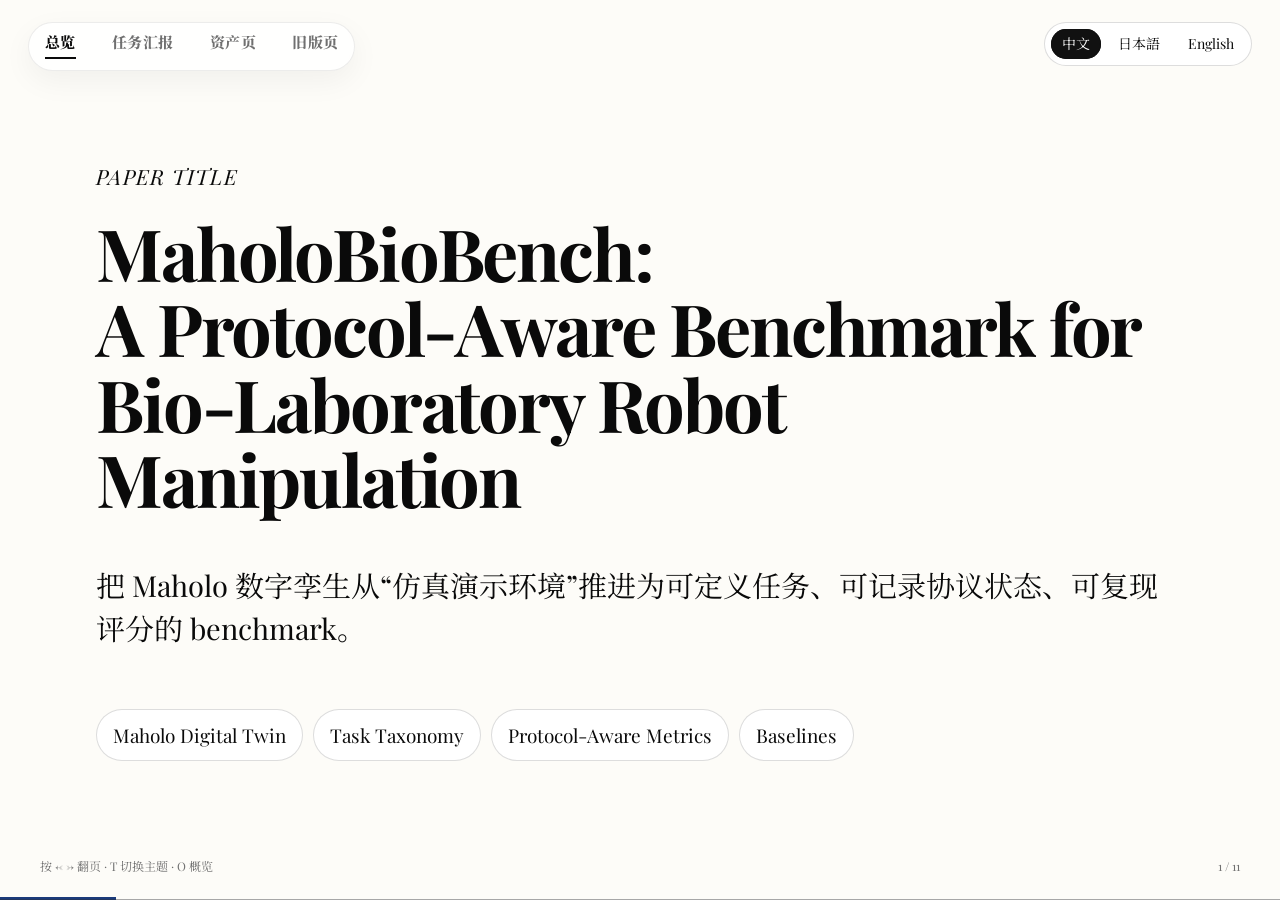
==== commit c370a6db: "update task html" ====
--- a/presentation/index.html
+++ b/presentation/index.html
@@ -64,6 +64,7 @@
   data-theme-base="assets/themes/">
 <nav class="page-rail" aria-label="Page navigation">
   <a href="index.html" class="is-active">总览</a>
+  <a href="tasks.html">任务汇报</a>
   <a href="env_assets.html">资产页</a>
   <a href="research_introduction_legacy.html">旧版页</a>
 </nav>
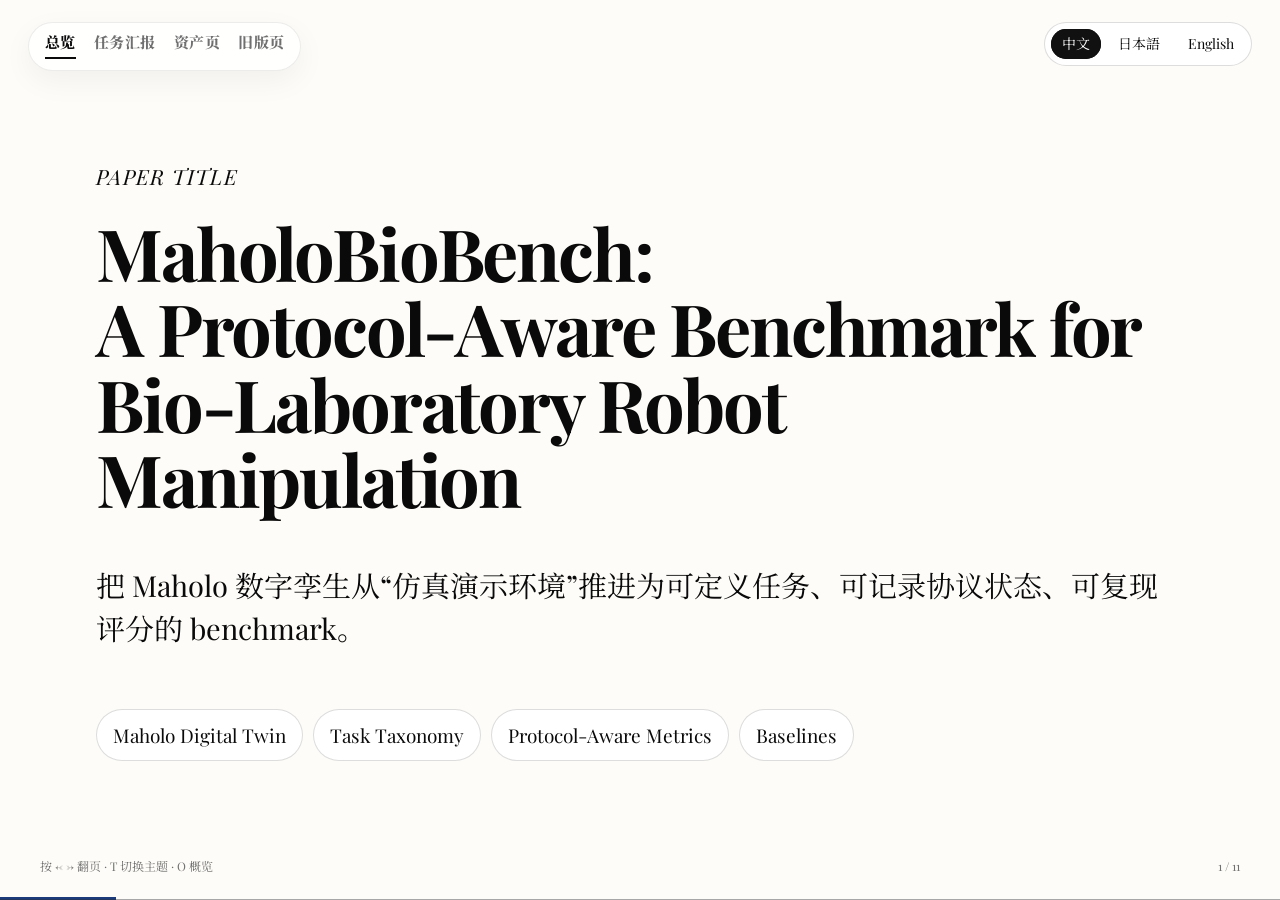
==== commit 14b24674: "update" ====
--- a/presentation/index.html
+++ b/presentation/index.html
@@ -9,6 +9,7 @@
 <link rel="stylesheet" id="theme-link" href="assets/themes/academic-paper.css">
 <link rel="stylesheet" href="assets/animations/animations.css">
 <link rel="stylesheet" href="assets/page_rail.css">
+<link rel="stylesheet" href="assets/site_header.css">
 <style>
   .slide { letter-spacing: 0; }
   .kicker { color: var(--muted); font-size: 21px; text-transform: uppercase; letter-spacing: .06em; }
@@ -53,25 +54,24 @@
   .big { font-size: 98px; line-height: 1; font-weight: 900; }
   .center { display: grid; place-items: center; text-align: center; }
   .muted { color: var(--muted); }
-  .lang-switch { position: fixed; top: 22px; right: 28px; z-index: 1000; display: inline-flex; gap: 6px; padding: 6px; border: 1px solid var(--border); border-radius: 999px; background: var(--surface); box-shadow: 0 8px 24px color-mix(in srgb, var(--text) 12%, transparent); }
-  .lang-switch button { border: 0; border-radius: 999px; background: transparent; color: var(--muted); font: inherit; font-size: 14px; line-height: 1; padding: 8px 11px; cursor: pointer; }
-  .lang-switch button.is-active { background: #111; color: #fff; box-shadow: inset 0 0 0 1px #111; }
   code { font-size: .92em; }
 </style>
 </head>
 <body
   data-themes="academic-paper,minimal-white,corporate-clean,swiss-grid,engineering-whiteprint,blueprint,tokyo-night"
   data-theme-base="assets/themes/">
-<nav class="page-rail" aria-label="Page navigation">
-  <a href="index.html" class="is-active">总览</a>
-  <a href="tasks.html">任务汇报</a>
-  <a href="env_assets.html">资产页</a>
-  <a href="research_introduction_legacy.html">旧版页</a>
-</nav>
-<div class="lang-switch" aria-label="Language switch">
-  <button type="button" data-lang="zh" class="is-active">中文</button>
-  <button type="button" data-lang="ja">日本語</button>
-  <button type="button" data-lang="en">English</button>
+<div class="site-header">
+  <nav class="page-rail" aria-label="Page navigation">
+    <a href="index.html" class="is-active" data-i18n="nav.overview">总览</a>
+    <a href="tasks.html" data-i18n="nav.tasks">任务汇报</a>
+    <a href="env_assets.html" data-i18n="nav.assets">资产页</a>
+    <a href="research_introduction_legacy.html" data-i18n="nav.legacy">旧版页</a>
+  </nav>
+  <div class="lang-switch" aria-label="Language switch">
+    <button type="button" data-lang="zh" class="is-active">中文</button>
+    <button type="button" data-lang="ja">日本語</button>
+    <button type="button" data-lang="en">English</button>
+  </div>
 </div>
 <div class="deck">
 
@@ -270,6 +270,7 @@
 
 </div>
 <script src="assets/runtime.js"></script>
+<script src="assets/site_i18n.js"></script>
 <script src="assets/research_direction_translations.js"></script>
 <script>
 const translatableSelector = [
@@ -297,9 +298,6 @@
 
 function setLanguage(lang) {
   document.documentElement.lang = lang === "zh" ? "zh-CN" : lang;
-  document.querySelectorAll(".lang-switch button").forEach((button) => {
-    button.classList.toggle("is-active", button.dataset.lang === lang);
-  });
   translatableElements.forEach((el) => {
     const source = el.dataset.zh;
     el.innerHTML = lang === "zh" ? source : (TRANSLATIONS[lang] && TRANSLATIONS[lang][source]) || source;
@@ -307,11 +305,11 @@
   localStorage.setItem("maholobiobench-lang", lang);
 }
 
-document.querySelectorAll(".lang-switch button").forEach((button) => {
-  button.addEventListener("click", () => setLanguage(button.dataset.lang));
+window.addEventListener("maholobiobench:langchange", (event) => {
+  setLanguage(event.detail.lang);
 });
 
-setLanguage(localStorage.getItem("maholobiobench-lang") || "zh");
+setLanguage((window.MaholoSiteI18n && window.MaholoSiteI18n.getLang()) || localStorage.getItem("maholobiobench-lang") || "zh");
 </script>
 </body>
 </html>
--- a/presentation/assets/site_header.css
+++ b/presentation/assets/site_header.css
@@ -0,0 +1,81 @@
+.site-header {
+  position: fixed;
+  top: 22px;
+  left: 28px;
+  right: 28px;
+  z-index: 1200;
+  display: flex;
+  align-items: flex-start;
+  justify-content: space-between;
+  gap: 16px;
+  pointer-events: none;
+}
+
+.site-header .page-rail,
+.site-header .lang-switch {
+  position: static !important;
+  top: auto !important;
+  left: auto !important;
+  right: auto !important;
+  pointer-events: auto;
+}
+
+.site-header .page-rail {
+  padding: 10px 16px 11px;
+  gap: 18px;
+}
+
+.site-header .lang-switch {
+  display: inline-flex;
+  gap: 6px;
+  padding: 6px;
+  border: 1px solid var(--border);
+  border-radius: 999px;
+  background: var(--surface);
+  box-shadow: 0 10px 30px color-mix(in srgb, var(--text) 12%, transparent);
+  backdrop-filter: blur(8px);
+}
+
+.site-header .lang-switch button {
+  border: 0;
+  border-radius: 999px;
+  background: transparent;
+  color: var(--muted);
+  font: inherit;
+  font-size: 14px;
+  line-height: 1;
+  padding: 8px 11px;
+  cursor: pointer;
+}
+
+.site-header .lang-switch button.is-active {
+  background: #111;
+  color: #fff;
+  box-shadow: inset 0 0 0 1px #111;
+}
+
+@media (max-width: 900px) {
+  .site-header {
+    top: 12px;
+    left: 14px;
+    right: 14px;
+    gap: 10px;
+    flex-wrap: wrap;
+  }
+
+  .site-header .page-rail {
+    gap: 12px;
+    padding: 8px 12px 9px;
+    overflow-x: auto;
+  }
+
+  .site-header .page-rail a {
+    font-size: 12px;
+    padding: 0 0 4px;
+  }
+
+  .site-header .lang-switch button {
+    font-size: 12px;
+    padding: 7px 9px;
+  }
+}
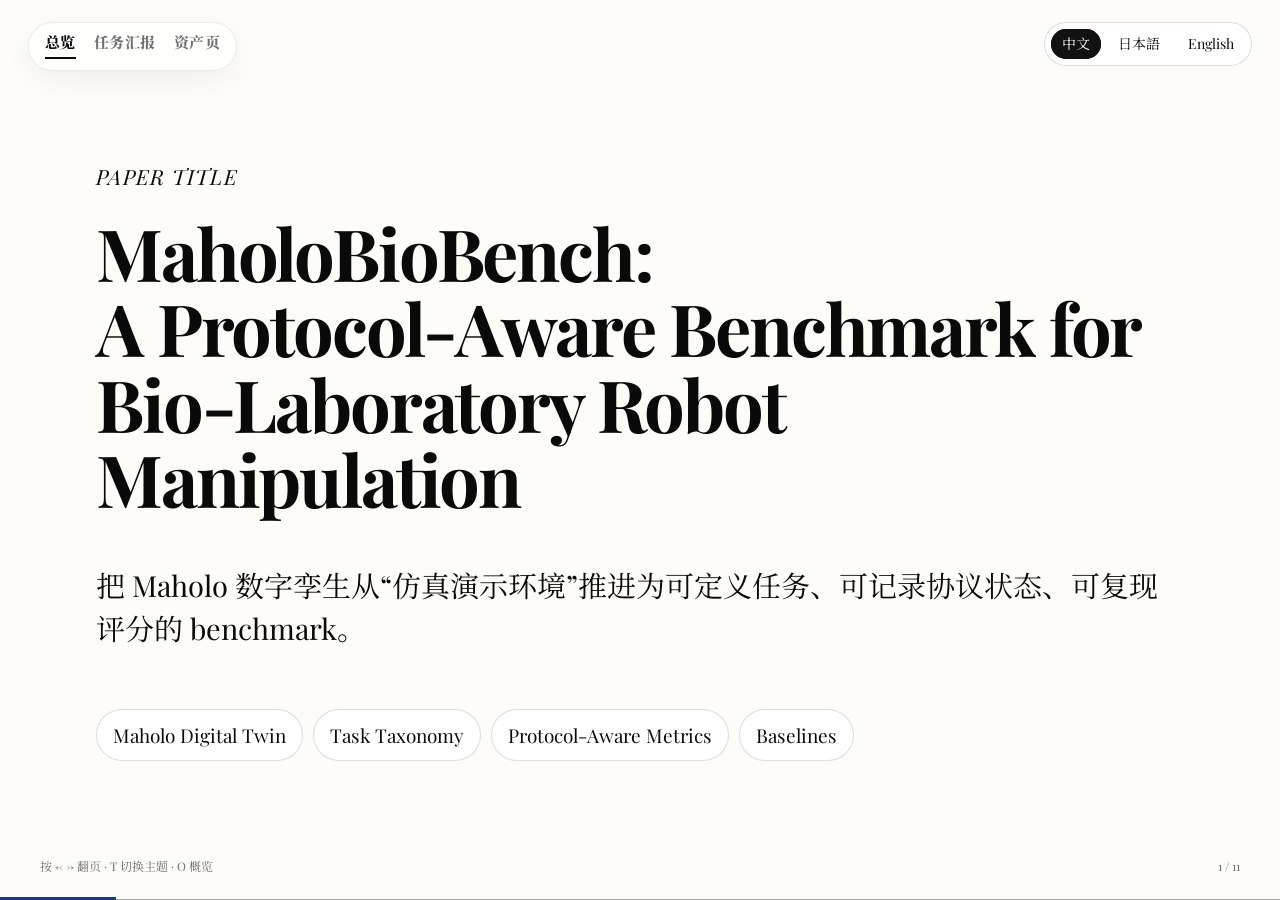
==== commit 272db72c: "delete old introduction" ====
--- a/presentation/index.html
+++ b/presentation/index.html
@@ -65,7 +65,6 @@
     <a href="index.html" class="is-active" data-i18n="nav.overview">总览</a>
     <a href="tasks.html" data-i18n="nav.tasks">任务汇报</a>
     <a href="env_assets.html" data-i18n="nav.assets">资产页</a>
-    <a href="research_introduction_legacy.html" data-i18n="nav.legacy">旧版页</a>
   </nav>
   <div class="lang-switch" aria-label="Language switch">
     <button type="button" data-lang="zh" class="is-active">中文</button>
@@ -257,10 +256,6 @@
         <a class="resource-link" href="env_assets.html">
           <strong>Maholo 环境资产可视化</strong>
           <span>查看固定场景、可移动物品和可交互仪器的 3D 旋转模型。</span>
-        </a>
-        <a class="resource-link" href="research_introduction_legacy.html">
-          <strong>旧版研究介绍入口</strong>
-          <span>保留原 index.html 的长版研究介绍页面，方便对照早期结构。</span>
         </a>
       </div>
     </div>
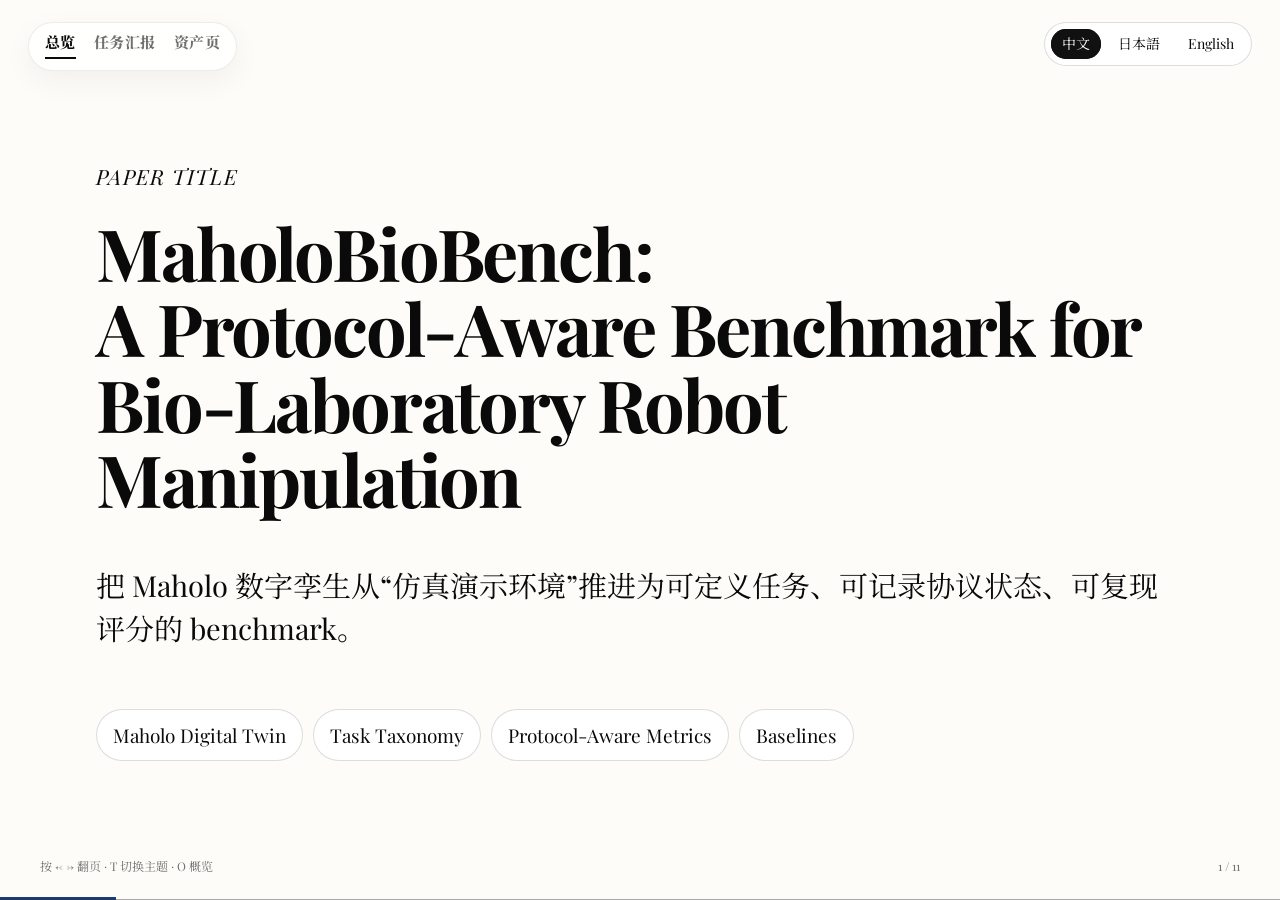
==== commit 9ac67138: "update new diretory" ====
--- a/presentation/index.html
+++ b/presentation/index.html
@@ -4,12 +4,12 @@
 <meta charset="utf-8">
 <meta name="viewport" content="width=device-width,initial-scale=1">
 <title>MaholoBioBench: A Protocol-Aware Benchmark for Bio-Laboratory Robot Manipulation</title>
-<link rel="stylesheet" href="assets/fonts.css">
-<link rel="stylesheet" href="assets/base.css">
+<link rel="stylesheet" href="assets/styles/fonts.css">
+<link rel="stylesheet" href="assets/styles/base.css">
 <link rel="stylesheet" id="theme-link" href="assets/themes/academic-paper.css">
 <link rel="stylesheet" href="assets/animations/animations.css">
-<link rel="stylesheet" href="assets/page_rail.css">
-<link rel="stylesheet" href="assets/site_header.css">
+<link rel="stylesheet" href="assets/styles/page_rail.css">
+<link rel="stylesheet" href="assets/styles/site_header.css">
 <style>
   .slide { letter-spacing: 0; }
   .kicker { color: var(--muted); font-size: 21px; text-transform: uppercase; letter-spacing: .06em; }
@@ -264,9 +264,9 @@
   </section>
 
 </div>
-<script src="assets/runtime.js"></script>
-<script src="assets/site_i18n.js"></script>
-<script src="assets/research_direction_translations.js"></script>
+<script src="assets/scripts/runtime.js"></script>
+<script src="assets/scripts/site_i18n.js"></script>
+<script src="assets/data/research_direction_translations.js"></script>
 <script>
 const translatableSelector = [
   ".slide .kicker",
--- a/presentation/assets/styles/fonts.css
+++ b/presentation/assets/styles/fonts.css
@@ -0,0 +1,9 @@
+/* html-ppt :: shared webfonts */
+@import url('https://fonts.googleapis.com/css2?family=Inter:wght@200;300;400;500;600;700;800;900&display=swap');
+@import url('https://fonts.googleapis.com/css2?family=Noto+Sans+SC:wght@200;300;400;500;600;700;900&display=swap');
+@import url('https://fonts.googleapis.com/css2?family=Noto+Serif+SC:wght@300;400;600;700&display=swap');
+@import url('https://fonts.googleapis.com/css2?family=JetBrains+Mono:wght@400;500;700&display=swap');
+@import url('https://fonts.googleapis.com/css2?family=Playfair+Display:ital,wght@0,400;0,600;0,800;1,400&display=swap');
+@import url('https://fonts.googleapis.com/css2?family=Space+Grotesk:wght@300;400;500;600;700&display=swap');
+@import url('https://fonts.googleapis.com/css2?family=IBM+Plex+Mono:wght@300;400;500;700&display=swap');
+@import url('https://fonts.googleapis.com/css2?family=Archivo+Black&display=swap');
--- a/presentation/assets/styles/base.css
+++ b/presentation/assets/styles/base.css
@@ -0,0 +1,150 @@
+/* html-ppt :: base.css — reset + shared tokens + layout primitives */
+/* Default tokens. Themes in assets/themes/*.css override the :root block. */
+:root {
+  --bg: #ffffff;
+  --bg-soft: #f7f7f8;
+  --surface: #ffffff;
+  --surface-2: #f2f2f4;
+  --border: rgba(0,0,0,.08);
+  --border-strong: rgba(0,0,0,.16);
+  --text-1: #111216;
+  --text-2: #55596a;
+  --text-3: #8a8f9e;
+  --accent: #3b6cff;
+  --accent-2: #7a5cff;
+  --accent-3: #ff5c8a;
+  --good: #1aaf6c;
+  --warn: #f5a524;
+  --bad:  #e0445a;
+  --grad: linear-gradient(135deg,#3b6cff,#7a5cff 55%,#ff5c8a);
+  --grad-soft: linear-gradient(135deg,#eef2ff,#f5ecff 55%,#ffeef5);
+  --radius: 18px;
+  --radius-sm: 12px;
+  --radius-lg: 26px;
+  --shadow: 0 10px 30px rgba(18,24,40,.08), 0 2px 6px rgba(18,24,40,.04);
+  --shadow-lg: 0 24px 60px rgba(18,24,40,.14), 0 6px 16px rgba(18,24,40,.06);
+  --font-sans: 'Inter','Noto Sans SC',-apple-system,BlinkMacSystemFont,Helvetica,Arial,sans-serif;
+  --font-serif: 'Playfair Display','Noto Serif SC',Georgia,serif;
+  --font-mono: 'JetBrains Mono','IBM Plex Mono',SFMono-Regular,Menlo,monospace;
+  --font-display: var(--font-sans);
+  --letter-tight: -.03em;
+  --letter-normal: -.01em;
+  --ease: cubic-bezier(.4,0,.2,1);
+}
+
+*,*::before,*::after{box-sizing:border-box}
+html,body{margin:0;padding:0;background:var(--bg);color:var(--text-1);
+  font-family:var(--font-sans);font-weight:400;line-height:1.6;
+  -webkit-font-smoothing:antialiased;-moz-osx-font-smoothing:grayscale;
+  letter-spacing:var(--letter-normal)}
+img,svg,video{max-width:100%;display:block}
+a{color:var(--accent);text-decoration:none}
+a:hover{text-decoration:underline}
+code,kbd,pre,samp{font-family:var(--font-mono)}
+
+/* ================= SLIDE SYSTEM ================= */
+.deck{position:relative;width:100vw;height:100vh;overflow:hidden;background:var(--bg)}
+.slide{
+  position:absolute;inset:0;
+  display:flex;flex-direction:column;justify-content:center;
+  padding:72px 96px;
+  box-sizing:border-box;
+  opacity:0;pointer-events:none;
+  transition:opacity .5s var(--ease), transform .5s var(--ease);
+  transform:translateX(30px);
+  overflow:hidden;
+}
+.slide.is-active{opacity:1;pointer-events:auto;transform:translateX(0);z-index:2}
+.slide.is-prev{transform:translateX(-30px)}
+
+/* single-page standalone (used when a layout file is opened directly) */
+body.single .slide{position:relative;width:100vw;height:100vh;opacity:1;transform:none;pointer-events:auto}
+
+/* ================= TYPOGRAPHY ================= */
+.eyebrow{font-size:13px;font-weight:500;letter-spacing:.16em;text-transform:uppercase;color:var(--text-3)}
+.kicker{font-size:14px;font-weight:600;color:var(--accent);letter-spacing:.08em;text-transform:uppercase}
+h1.title,.h1{font-family:var(--font-display);font-size:72px;line-height:1.05;font-weight:800;letter-spacing:var(--letter-tight);margin:0 0 18px;color:var(--text-1)}
+h2.title,.h2{font-family:var(--font-display);font-size:54px;line-height:1.1;font-weight:700;letter-spacing:var(--letter-tight);margin:0 0 14px}
+h3,.h3{font-size:32px;line-height:1.2;font-weight:600;letter-spacing:var(--letter-normal);margin:0 0 10px}
+h4,.h4{font-size:22px;line-height:1.3;font-weight:600;margin:0 0 8px}
+.lede{font-size:22px;line-height:1.55;color:var(--text-2);font-weight:300;max-width:62ch}
+.dim{color:var(--text-2)}
+.dim2{color:var(--text-3)}
+.mono{font-family:var(--font-mono)}
+.serif{font-family:var(--font-serif)}
+.gradient-text{background:var(--grad);-webkit-background-clip:text;background-clip:text;-webkit-text-fill-color:transparent;color:transparent}
+
+/* ================= LAYOUT PRIMITIVES ================= */
+.stack>*+*{margin-top:14px}
+.row{display:flex;gap:24px;align-items:center}
+.row.wrap{flex-wrap:wrap}
+.grid{display:grid;gap:24px}
+.g2{grid-template-columns:repeat(2,1fr)}
+.g3{grid-template-columns:repeat(3,1fr)}
+.g4{grid-template-columns:repeat(4,1fr)}
+.center{display:flex;align-items:center;justify-content:center;text-align:center}
+.fill{flex:1}
+.sp-t{padding-top:24px}.sp-b{padding-bottom:24px}
+.mt-s{margin-top:8px}.mt-m{margin-top:18px}.mt-l{margin-top:32px}
+.mb-s{margin-bottom:8px}.mb-m{margin-bottom:18px}.mb-l{margin-bottom:32px}
+
+/* ================= CARDS ================= */
+.card{background:var(--surface);border:1px solid var(--border);border-radius:var(--radius);
+  padding:26px 28px;box-shadow:var(--shadow);position:relative;overflow:hidden}
+.card-soft{background:var(--surface-2);border:1px solid var(--border)}
+.card-outline{background:transparent;border:1.5px solid var(--border-strong);box-shadow:none}
+.card-accent{background:var(--surface);border-top:3px solid var(--accent)}
+.card-hover{transition:transform .3s var(--ease),box-shadow .3s var(--ease)}
+.card-hover:hover{transform:translateY(-4px);box-shadow:var(--shadow-lg)}
+
+.pill{display:inline-block;padding:4px 12px;border-radius:999px;font-size:12px;font-weight:500;
+  background:var(--surface-2);color:var(--text-2);border:1px solid var(--border)}
+.pill-accent{background:color-mix(in srgb,var(--accent) 12%,transparent);color:var(--accent);border-color:color-mix(in srgb,var(--accent) 28%,transparent)}
+
+/* ================= BARS / DIVIDERS ================= */
+.divider{height:1px;background:var(--border);width:100%}
+.divider-accent{height:3px;width:72px;background:var(--accent);border-radius:2px}
+
+/* ================= CHROME (header/footer/progress) ================= */
+.deck-header{position:absolute;top:24px;left:40px;right:40px;display:flex;align-items:center;justify-content:space-between;
+  font-size:12px;color:var(--text-3);letter-spacing:.12em;text-transform:uppercase;z-index:10;pointer-events:none}
+.deck-footer{position:absolute;bottom:24px;left:40px;right:40px;display:flex;align-items:center;justify-content:space-between;
+  font-size:12px;color:var(--text-3);z-index:10;pointer-events:none}
+.slide-number::before{content:attr(data-current)}
+.slide-number::after{content:" / " attr(data-total)}
+.progress-bar{position:fixed;left:0;right:0;bottom:0;height:3px;background:transparent;z-index:20}
+.progress-bar > span{display:block;height:100%;width:0;background:var(--accent);transition:width .3s var(--ease)}
+
+/* ================= PRESENTER / OVERVIEW ================= */
+.notes{display:none!important}
+.notes-overlay{position:fixed;inset:auto 0 0 0;max-height:42vh;background:rgba(20,22,30,.95);color:#e8ebf4;
+  padding:20px 32px;font-size:16px;line-height:1.6;border-top:1px solid rgba(255,255,255,.1);transform:translateY(100%);
+  transition:transform .3s var(--ease);z-index:40;overflow:auto;font-family:var(--font-sans)}
+.notes-overlay.open{transform:translateY(0)}
+.overview{position:fixed;inset:0;background:rgba(10,12,18,.92);backdrop-filter:blur(12px);z-index:50;
+  display:none;padding:40px;overflow:auto}
+.overview.open{display:grid;grid-template-columns:repeat(4,1fr);gap:20px;align-content:start}
+.overview .thumb{background:var(--surface);border:1px solid var(--border);border-radius:12px;
+  aspect-ratio:16/9;overflow:hidden;cursor:pointer;position:relative;color:var(--text-1);padding:16px;
+  font-size:11px;transition:transform .2s var(--ease)}
+.overview .thumb:hover{transform:scale(1.04)}
+.overview .thumb .n{position:absolute;top:8px;left:10px;font-weight:700;font-size:14px;color:var(--text-3)}
+.overview .thumb .t{position:absolute;bottom:10px;left:14px;right:14px;font-weight:600;color:var(--text-1)}
+
+/* ================= PRESENTER VIEW ================= */
+/* Presenter view opens in a separate popup window (S key).
+ * All presenter styles are self-contained in the popup HTML generated by runtime.js.
+ * The audience window (this file) is NOT affected — it stays as normal deck view.
+ * Only the .notes class below is needed to hide speaker notes from audience. */
+
+/* ================= UTILITY ================= */
+.hidden{display:none!important}
+.nowrap{white-space:nowrap}
+.tr{text-align:right}.tc{text-align:center}.tl{text-align:left}
+.uppercase{text-transform:uppercase;letter-spacing:.12em}
+
+/* ================= PRINT ================= */
+@media print{
+  .slide{position:relative;opacity:1!important;transform:none!important;page-break-after:always;height:100vh}
+  .deck-header,.deck-footer,.progress-bar,.notes-overlay,.overview{display:none!important}
+}
--- a/presentation/assets/styles/page_rail.css
+++ b/presentation/assets/styles/page_rail.css
@@ -0,0 +1,72 @@
+body {
+  padding-left: 0;
+  padding-top: 0;
+  overflow-x: hidden;
+}
+
+.page-rail {
+  position: fixed;
+  top: 22px;
+  left: 28px;
+  z-index: 1200;
+  display: flex;
+  flex-direction: row;
+  justify-content: flex-start;
+  align-items: center;
+  gap: 36px;
+  padding: 10px 16px 11px;
+  background: rgba(255, 255, 255, .78);
+  border: 1px solid rgba(15, 15, 15, .08);
+  border-radius: 999px;
+  box-shadow: 0 10px 30px rgba(15, 15, 15, .05);
+  backdrop-filter: blur(8px);
+}
+
+.page-rail a {
+  display: block;
+  text-decoration: none;
+  color: #707070;
+  font-size: 15px;
+  letter-spacing: 0.03em;
+  font-weight: 800;
+  line-height: 1.2;
+  white-space: nowrap;
+  padding: 0 0 6px;
+  border: 0;
+  border-bottom: 2px solid transparent;
+  border-radius: 0;
+  text-align: center;
+}
+
+.page-rail a.is-active {
+  color: #0a0a0a;
+  background: transparent;
+  border-color: #0a0a0a;
+}
+
+.page-rail a:hover {
+  color: #0a0a0a;
+  border-color: rgba(20, 20, 20, .35);
+}
+
+@media (max-width: 900px) {
+  body {
+    padding-top: 0;
+  }
+
+  .page-rail {
+    top: 12px;
+    left: 14px;
+    justify-content: flex-start;
+    align-items: center;
+    gap: 18px;
+    padding: 8px 12px 9px;
+    overflow-x: auto;
+  }
+
+  .page-rail a {
+    padding: 0 0 4px;
+    font-size: 12px;
+    text-align: center;
+  }
+}
--- a/presentation/assets/styles/site_header.css
+++ b/presentation/assets/styles/site_header.css
@@ -0,0 +1,81 @@
+.site-header {
+  position: fixed;
+  top: 22px;
+  left: 28px;
+  right: 28px;
+  z-index: 1200;
+  display: flex;
+  align-items: flex-start;
+  justify-content: space-between;
+  gap: 16px;
+  pointer-events: none;
+}
+
+.site-header .page-rail,
+.site-header .lang-switch {
+  position: static !important;
+  top: auto !important;
+  left: auto !important;
+  right: auto !important;
+  pointer-events: auto;
+}
+
+.site-header .page-rail {
+  padding: 10px 16px 11px;
+  gap: 18px;
+}
+
+.site-header .lang-switch {
+  display: inline-flex;
+  gap: 6px;
+  padding: 6px;
+  border: 1px solid var(--border);
+  border-radius: 999px;
+  background: var(--surface);
+  box-shadow: 0 10px 30px color-mix(in srgb, var(--text) 12%, transparent);
+  backdrop-filter: blur(8px);
+}
+
+.site-header .lang-switch button {
+  border: 0;
+  border-radius: 999px;
+  background: transparent;
+  color: var(--muted);
+  font: inherit;
+  font-size: 14px;
+  line-height: 1;
+  padding: 8px 11px;
+  cursor: pointer;
+}
+
+.site-header .lang-switch button.is-active {
+  background: #111;
+  color: #fff;
+  box-shadow: inset 0 0 0 1px #111;
+}
+
+@media (max-width: 900px) {
+  .site-header {
+    top: 12px;
+    left: 14px;
+    right: 14px;
+    gap: 10px;
+    flex-wrap: wrap;
+  }
+
+  .site-header .page-rail {
+    gap: 12px;
+    padding: 8px 12px 9px;
+    overflow-x: auto;
+  }
+
+  .site-header .page-rail a {
+    font-size: 12px;
+    padding: 0 0 4px;
+  }
+
+  .site-header .lang-switch button {
+    font-size: 12px;
+    padding: 7px 9px;
+  }
+}
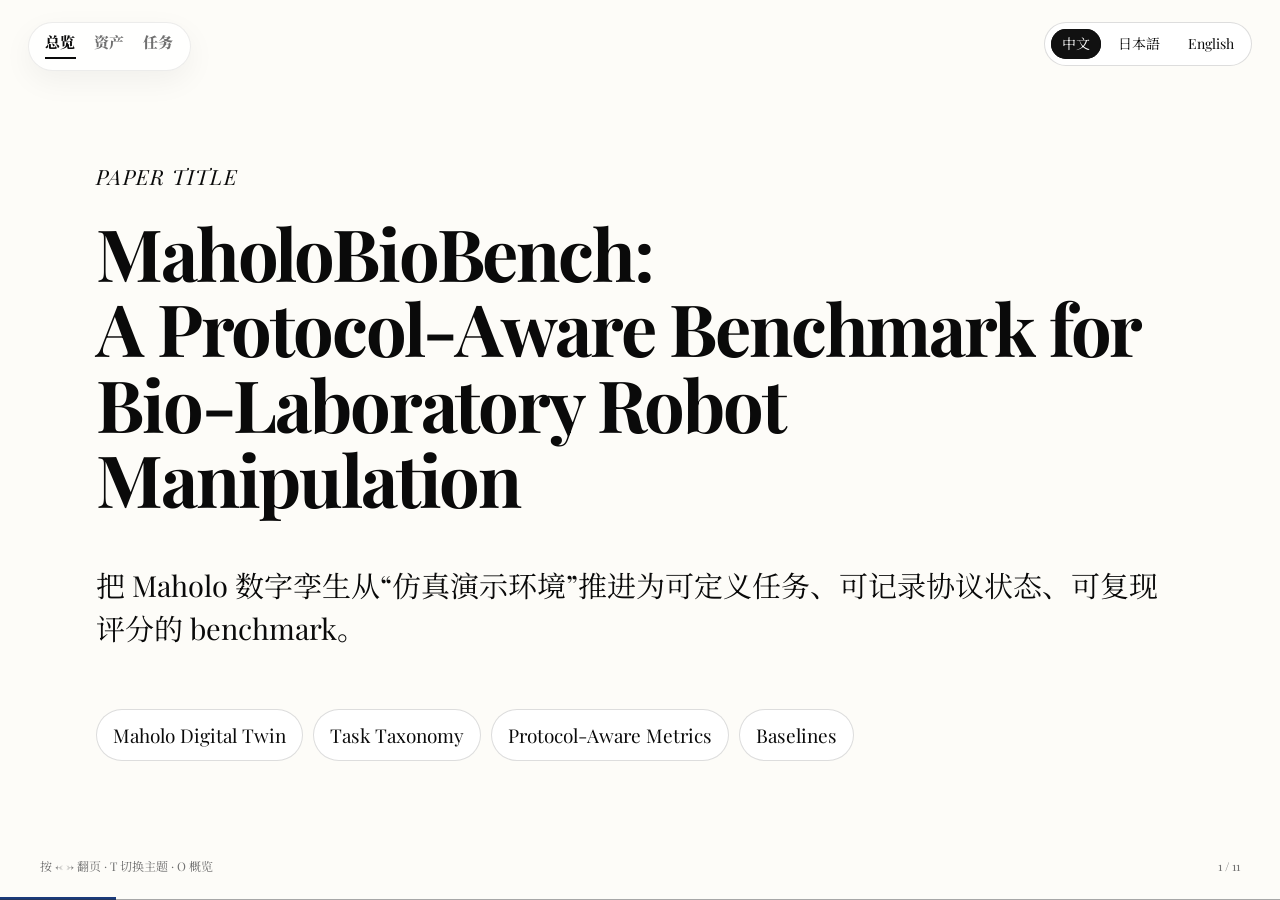
==== commit 9abf5c27: "update assets model" ====
--- a/presentation/index.html
+++ b/presentation/index.html
@@ -63,13 +63,13 @@
 <div class="site-header">
   <nav class="page-rail" aria-label="Page navigation">
     <a href="index.html" class="is-active" data-i18n="nav.overview">总览</a>
-    <a href="tasks.html" data-i18n="nav.tasks">任务汇报</a>
-    <a href="env_assets.html" data-i18n="nav.assets">资产页</a>
+    <a href="env_assets.html" data-i18n="nav.assets">资产</a>
+    <a href="tasks.html" data-i18n="nav.tasks">任务</a>
   </nav>
   <div class="lang-switch" aria-label="Language switch">
-    <button type="button" data-lang="zh" class="is-active">中文</button>
-    <button type="button" data-lang="ja">日本語</button>
-    <button type="button" data-lang="en">English</button>
+    <button type="button" data-lang="zh" class="is-active" data-i18n="lang.zh">中文</button>
+    <button type="button" data-lang="ja" data-i18n="lang.ja">日本語</button>
+    <button type="button" data-lang="en" data-i18n="lang.en">English</button>
   </div>
 </div>
 <div class="deck">
@@ -257,6 +257,10 @@
           <strong>Maholo 环境资产可视化</strong>
           <span>查看固定场景、可移动物品和可交互仪器的 3D 旋转模型。</span>
         </a>
+        <a class="resource-link" href="tasks.html">
+          <strong>任务</strong>
+          <span>查看三层级任务定义、实现状态、协议状态、评价指标和统一输出格式。</span>
+        </a>
       </div>
     </div>
     <div class="deck-footer"><span class="muted">MaholoBioBench · Links</span><span class="slide-number" data-current="11" data-total="11"></span></div>
@@ -265,8 +269,9 @@
 
 </div>
 <script src="assets/scripts/runtime.js"></script>
+<script src="assets/i18n/common.js"></script>
 <script src="assets/scripts/site_i18n.js"></script>
-<script src="assets/data/research_direction_translations.js"></script>
+<script src="assets/i18n/index.js"></script>
 <script>
 const translatableSelector = [
   ".slide .kicker",
@@ -281,8 +286,10 @@
   ".slide li",
   ".slide .table div",
   ".slide .flow .node",
+  ".slide .big",
   ".slide .resource-link strong",
   ".slide .resource-link span",
+  ".slide .notes",
   ".deck-footer span:first-child"
 ].join(",");
 
@@ -295,13 +302,17 @@
   document.documentElement.lang = lang === "zh" ? "zh-CN" : lang;
   translatableElements.forEach((el) => {
     const source = el.dataset.zh;
-    el.innerHTML = lang === "zh" ? source : (TRANSLATIONS[lang] && TRANSLATIONS[lang][source]) || source;
+    el.innerHTML = lang === "zh" ? source : (window.MaholoDeckTranslations[lang] && window.MaholoDeckTranslations[lang][source]) || source;
   });
   localStorage.setItem("maholobiobench-lang", lang);
 }
 
 window.addEventListener("maholobiobench:langchange", (event) => {
   setLanguage(event.detail.lang);
+});
+
+document.querySelectorAll(".lang-switch button[data-lang]").forEach((button) => {
+  button.addEventListener("click", () => setLanguage(button.dataset.lang));
 });
 
 setLanguage((window.MaholoSiteI18n && window.MaholoSiteI18n.getLang()) || localStorage.getItem("maholobiobench-lang") || "zh");
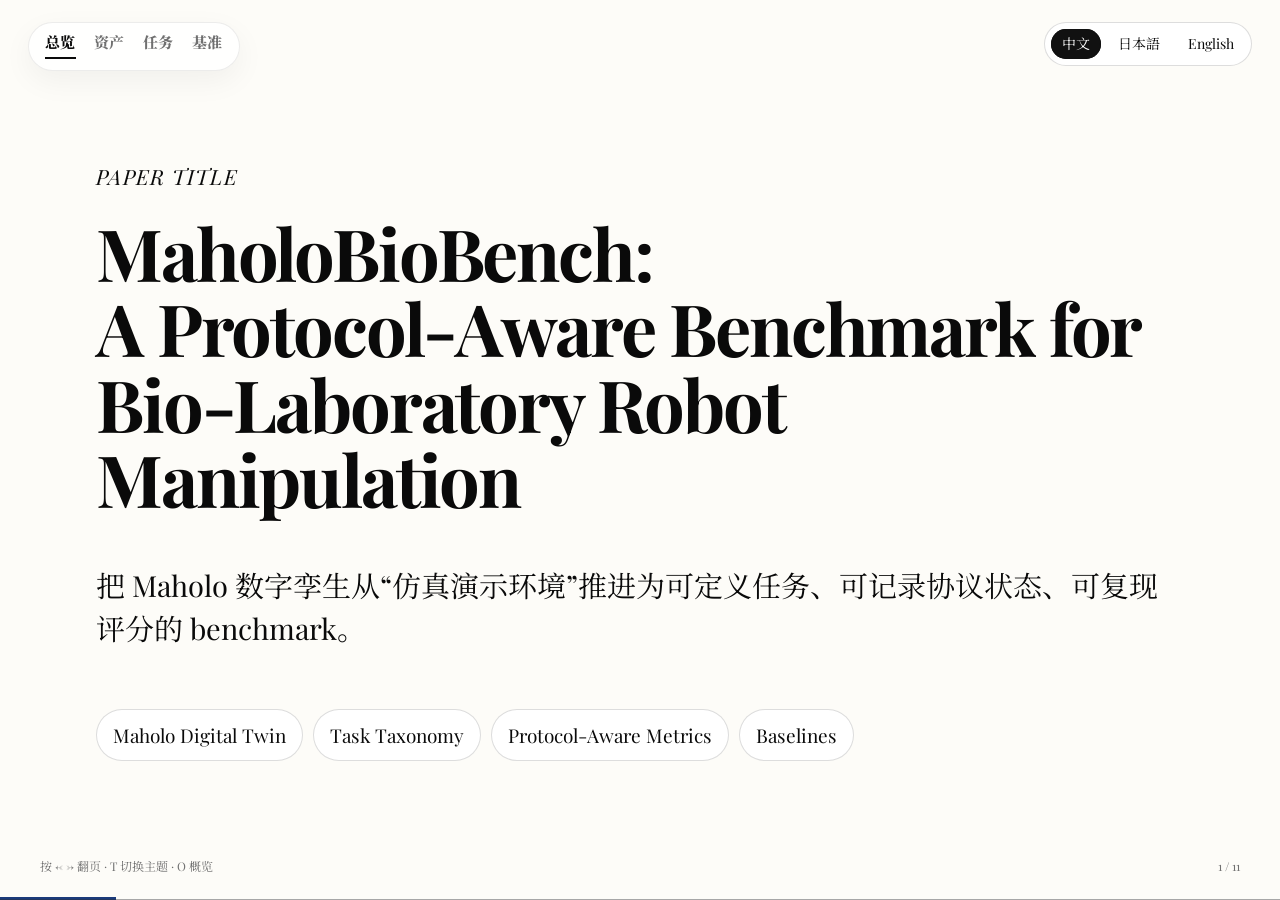
==== commit e65f52e7: "update baseline" ====
--- a/presentation/index.html
+++ b/presentation/index.html
@@ -46,7 +46,7 @@
   .flow { display: grid; grid-template-columns: repeat(5, 1fr); gap: 12px; margin-top: 30px; }
   .flow .node { border: 0; border-top: 2px solid var(--border); border-radius: 0; background: transparent; padding: 18px 0 0; min-height: 112px; font-size: 19px; line-height: 1.42; }
   .flow .node strong { display: block; font-size: 22px; color: var(--text); margin-bottom: 8px; }
-  .resource-links { display: grid; grid-template-columns: 1fr 1fr; gap: 14px; margin-top: 28px; }
+  .resource-links { display: grid; grid-template-columns: repeat(3, 1fr); gap: 14px; margin-top: 28px; }
   .resource-link { display: block; text-align: left; text-decoration: none; color: var(--text); border: 1px solid var(--border); border-radius: 8px; background: var(--surface); padding: 18px 20px; transition: transform .16s ease, border-color .16s ease; }
   .resource-link:hover { transform: translateY(-2px); border-color: var(--accent); }
   .resource-link strong { display: block; font-size: 22px; line-height: 1.2; margin-bottom: 7px; }
@@ -65,6 +65,7 @@
     <a href="index.html" class="is-active" data-i18n="nav.overview">总览</a>
     <a href="env_assets.html" data-i18n="nav.assets">资产</a>
     <a href="tasks.html" data-i18n="nav.tasks">任务</a>
+    <a href="baseline.html" data-i18n="nav.baseline">Baseline</a>
   </nav>
   <div class="lang-switch" aria-label="Language switch">
     <button type="button" data-lang="zh" class="is-active" data-i18n="lang.zh">中文</button>
@@ -256,6 +257,10 @@
         <a class="resource-link" href="env_assets.html">
           <strong>Maholo 环境资产可视化</strong>
           <span>查看固定场景、可移动物品和可交互仪器的 3D 旋转模型。</span>
+        </a>
+        <a class="resource-link" href="baseline.html">
+          <strong>Baseline 结果记录</strong>
+          <span>记录 4 + 2 + 2 baseline 子集的训练设置、评价指标和结果表。</span>
         </a>
         <a class="resource-link" href="tasks.html">
           <strong>任务</strong>
